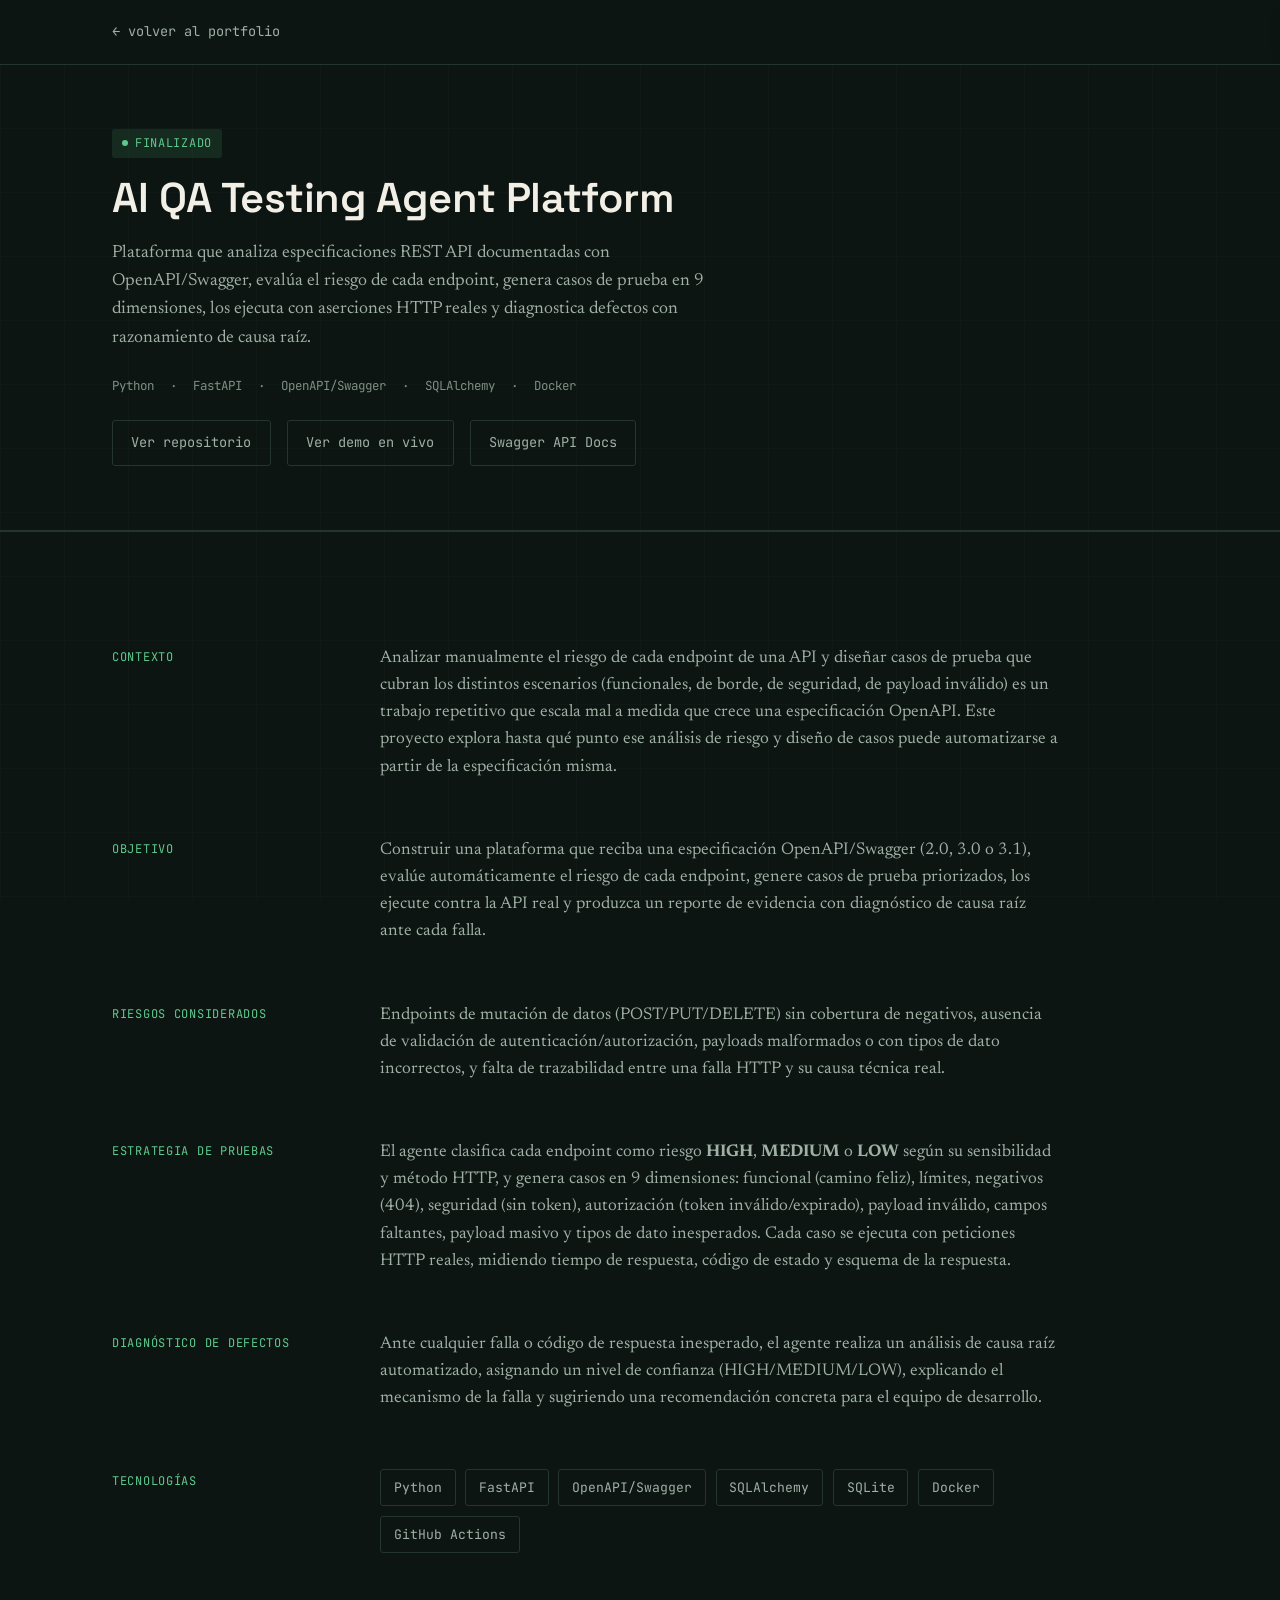
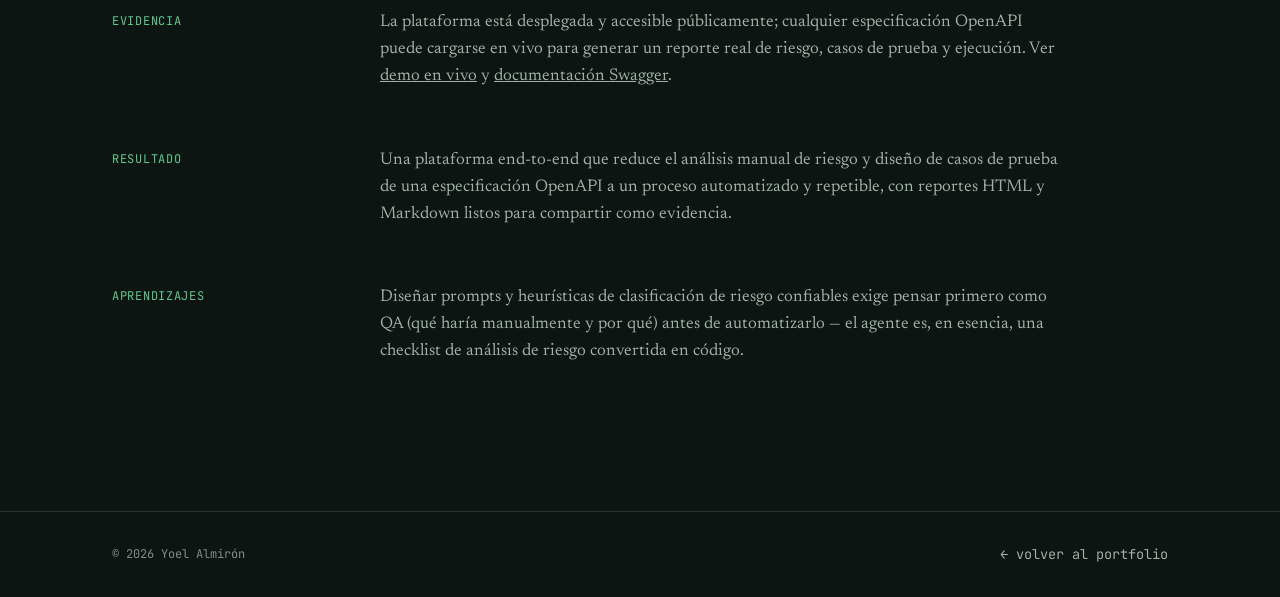
==== projects/ai-qa-testing-agent/index.html @ d826d0e9 "update-description-proje" ====
<!DOCTYPE html>
<html lang="es">
<head>
  <meta charset="UTF-8" />
  <meta name="viewport" content="width=device-width, initial-scale=1.0" />
  <title>AI QA Testing Agent Platform — Yoel Almirón</title>
  <meta
    name="description"
    content="Agente de IA autónomo para testing de APIs REST: análisis de riesgo, generación de casos de prueba y diagnóstico de defectos."
  />
  <link rel="icon" type="image/svg+xml" href="../../assets/favicon.svg" />

  <link rel="preconnect" href="https://fonts.googleapis.com" />
  <link rel="preconnect" href="https://fonts.gstatic.com" crossorigin />
  <link
    href="https://fonts.googleapis.com/css2?family=Space+Grotesk:wght@500;600;700&family=Newsreader:ital,opsz,wght@0,6..72,400;0,6..72,500;1,6..72,400&family=JetBrains+Mono:wght@400;500;600&display=swap"
    rel="stylesheet"
  />

  <link rel="stylesheet" href="../../styles.css" />
</head>
<body>
  <div class="bg-grid" aria-hidden="true"></div>

  <header class="site-nav">
    <nav class="wrap" aria-label="Navegación">
      <a href="../../index.html" class="nav-back">← volver al portfolio</a>
    </nav>
  </header>

  <main>
    <section class="project-hero">
      <div class="wrap">
        <span class="status status-pass">Finalizado</span>
        <h1>AI QA Testing Agent Platform</h1>
        <p class="lead">
          Plataforma que analiza especificaciones REST API documentadas con OpenAPI/Swagger,
          evalúa el riesgo de cada endpoint, genera casos de prueba en 9 dimensiones, los
          ejecuta con aserciones HTTP reales y diagnostica defectos con razonamiento de causa raíz.
        </p>
        <div class="project-meta">
          <span>Python</span>
          <span>·</span>
          <span>FastAPI</span>
          <span>·</span>
          <span>OpenAPI/Swagger</span>
          <span>·</span>
          <span>SQLAlchemy</span>
          <span>·</span>
          <span>Docker</span>
        </div>
        <div class="btn-row" style="margin-top: 1.5rem">
          <a
            href="https://github.com/yoelalmiron1997/ai-qa-testing-agent"
            class="btn btn-ghost"
            target="_blank"
            rel="noopener noreferrer"
            >Ver repositorio</a
          >
          <a
            href="https://ai-qa-testing-agent.onrender.com"
            class="btn btn-ghost"
            target="_blank"
            rel="noopener noreferrer"
            >Ver demo en vivo</a
          >
          <a
            href="https://ai-qa-testing-agent.onrender.com/api/v1/docs"
            class="btn btn-ghost"
            target="_blank"
            rel="noopener noreferrer"
            >Swagger API Docs</a
          >
        </div>
      </div>
    </section>

    <section class="section">
      <div class="wrap">
        <dl class="detail-grid">
          <dt>Contexto</dt>
          <dd>
            Analizar manualmente el riesgo de cada endpoint de una API y diseñar casos de
            prueba que cubran los distintos escenarios (funcionales, de borde, de seguridad,
            de payload inválido) es un trabajo repetitivo que escala mal a medida que crece
            una especificación OpenAPI. Este proyecto explora hasta qué punto ese análisis de
            riesgo y diseño de casos puede automatizarse a partir de la especificación misma.
          </dd>

          <dt>Objetivo</dt>
          <dd>
            Construir una plataforma que reciba una especificación OpenAPI/Swagger (2.0, 3.0
            o 3.1), evalúe automáticamente el riesgo de cada endpoint, genere casos de prueba
            priorizados, los ejecute contra la API real y produzca un reporte de evidencia
            con diagnóstico de causa raíz ante cada falla.
          </dd>

          <dt>Riesgos considerados</dt>
          <dd>
            Endpoints de mutación de datos (POST/PUT/DELETE) sin cobertura de negativos,
            ausencia de validación de autenticación/autorización, payloads malformados o con
            tipos de dato incorrectos, y falta de trazabilidad entre una falla HTTP y su causa
            técnica real.
          </dd>

          <dt>Estrategia de pruebas</dt>
          <dd>
            El agente clasifica cada endpoint como riesgo <b>HIGH</b>, <b>MEDIUM</b> o
            <b>LOW</b> según su sensibilidad y método HTTP, y genera casos en 9 dimensiones:
            funcional (camino feliz), límites, negativos (404), seguridad (sin token),
            autorización (token inválido/expirado), payload inválido, campos faltantes,
            payload masivo y tipos de dato inesperados. Cada caso se ejecuta con peticiones
            HTTP reales, midiendo tiempo de respuesta, código de estado y esquema de la
            respuesta.
          </dd>

          <dt>Diagnóstico de defectos</dt>
          <dd>
            Ante cualquier falla o código de respuesta inesperado, el agente realiza un
            análisis de causa raíz automatizado, asignando un nivel de confianza
            (HIGH/MEDIUM/LOW), explicando el mecanismo de la falla y sugiriendo una
            recomendación concreta para el equipo de desarrollo.
          </dd>

          <dt>Tecnologías</dt>
          <dd>
            <div class="tech-grid">
              <span class="tech-tag">Python</span>
              <span class="tech-tag">FastAPI</span>
              <span class="tech-tag">OpenAPI/Swagger</span>
              <span class="tech-tag">SQLAlchemy</span>
              <span class="tech-tag">SQLite</span>
              <span class="tech-tag">Docker</span>
              <span class="tech-tag">GitHub Actions</span>
            </div>
          </dd>

          <dt>Evidencia</dt>
          <dd>
            La plataforma está desplegada y accesible públicamente; cualquier especificación
            OpenAPI puede cargarse en vivo para generar un reporte real de riesgo, casos de
            prueba y ejecución. Ver
            <a href="https://ai-qa-testing-agent.onrender.com" target="_blank" rel="noopener noreferrer">demo en vivo</a>
            y
            <a href="https://ai-qa-testing-agent.onrender.com/api/v1/docs" target="_blank" rel="noopener noreferrer">documentación Swagger</a>.
          </dd>

          <dt>Resultado</dt>
          <dd>
            Una plataforma end-to-end que reduce el análisis manual de riesgo y diseño de
            casos de prueba de una especificación OpenAPI a un proceso automatizado y
            repetible, con reportes HTML y Markdown listos para compartir como evidencia.
          </dd>

          <dt>Aprendizajes</dt>
          <dd>
            Diseñar prompts y heurísticas de clasificación de riesgo confiables exige pensar
            primero como QA (qué haría manualmente y por qué) antes de automatizarlo — el
            agente es, en esencia, una checklist de análisis de riesgo convertida en código.
          </dd>
        </dl>
      </div>
    </section>
  </main>

  <footer class="site-footer">
    <div class="wrap">
      <span>© <span data-year>2026</span> Yoel Almirón</span>
      <a href="../../index.html" class="nav-back">← volver al portfolio</a>
    </div>
  </footer>

  <script src="../../script.js"></script>
</body>
</html>
---- styles.css ----
/* =========================================================
   portfolio-qa / styles.css
   Design system: terminal / test-report aesthetic
   ========================================================= */

:root {
  /* Color */
  --bg: #0d1512;
  --bg-alt: #0f1a16;
  --surface: #141e1a;
  --surface-raised: #182620;
  --border: #24352d;
  --border-strong: #35493f;
  --text-primary: #f2efe6;
  --text-secondary: #9fb0a5;
  --text-muted: #7c8f83;

  --accent-pass: #5fc98d;
  --accent-pass-dim: rgba(95, 201, 141, 0.12);
  --accent-warn: #dcae67;
  --accent-warn-dim: rgba(220, 174, 103, 0.12);
  --accent-info: #7fa6c9;
  --accent-info-dim: rgba(127, 166, 201, 0.12);

  /* Type */
  --font-display: "Space Grotesk", "Segoe UI", sans-serif;
  --font-body: "Newsreader", Georgia, serif;
  --font-mono: "JetBrains Mono", "Courier New", monospace;

  /* Spacing scale (8px base) */
  --sp-1: 0.5rem;
  --sp-2: 1rem;
  --sp-3: 1.5rem;
  --sp-4: 2rem;
  --sp-5: 3rem;
  --sp-6: 4rem;
  --sp-7: 6rem;
  --sp-8: 8rem;

  --radius-sm: 3px;
  --radius-md: 6px;

  --content-max: 1120px;

  --ease: cubic-bezier(0.2, 0.7, 0.2, 1);
}

/* ---------- Reset ---------- */
*,
*::before,
*::after {
  box-sizing: border-box;
}

html {
  scroll-behavior: smooth;
}

@media (prefers-reduced-motion: reduce) {
  html {
    scroll-behavior: auto;
  }
  *,
  *::before,
  *::after {
    animation-duration: 0.001ms !important;
    animation-iteration-count: 1 !important;
    transition-duration: 0.001ms !important;
    scroll-behavior: auto !important;
  }

  .pipeline-runner {
    display: none;
  }

  .pipeline-node {
    color: var(--accent-pass);
  }
}

body {
  margin: 0;
  background: var(--bg);
  color: var(--text-primary);
  font-family: var(--font-body);
  font-size: 1.0625rem;
  line-height: 1.6;
  -webkit-font-smoothing: antialiased;
}

img {
  max-width: 100%;
  display: block;
}

a {
  color: inherit;
}

/* ---------- Focus states ---------- */
a:focus-visible,
button:focus-visible,
.tab:focus-visible {
  outline: 2px solid var(--accent-pass);
  outline-offset: 3px;
  border-radius: var(--radius-sm);
}

/* ---------- Background texture ---------- */
.bg-grid {
  position: fixed;
  inset: 0;
  z-index: -1;
  background-image:
    linear-gradient(var(--border) 1px, transparent 1px),
    linear-gradient(90deg, var(--border) 1px, transparent 1px);
  background-size: 64px 64px;
  opacity: 0.14;
  pointer-events: none;
}

/* ---------- Layout helpers ---------- */
.wrap {
  max-width: var(--content-max);
  margin-inline: auto;
  padding-inline: var(--sp-4);
}

.section {
  padding-block: var(--sp-7);
  border-top: 1px solid var(--border);
}

.section-head {
  display: flex;
  align-items: baseline;
  justify-content: space-between;
  gap: var(--sp-3);
  margin-bottom: var(--sp-5);
  flex-wrap: wrap;
}

.eyebrow {
  font-family: var(--font-mono);
  font-size: 0.75rem;
  letter-spacing: 0.08em;
  text-transform: uppercase;
  color: var(--accent-pass);
}

.eyebrow::before {
  content: "// ";
  color: var(--text-muted);
}

h1,
h2,
h3,
h4 {
  font-family: var(--font-display);
  font-weight: 600;
  line-height: 1.15;
  margin: 0;
  letter-spacing: -0.01em;
}

h2 {
  font-size: clamp(1.6rem, 2.4vw, 2.1rem);
}

h3 {
  font-size: 1.25rem;
}

p {
  color: var(--text-secondary);
  max-width: 62ch;
}

.section-desc {
  font-size: 1rem;
  color: var(--text-muted);
  margin: 0;
}

/* ---------- Nav ---------- */
.site-nav {
  position: sticky;
  top: 0;
  z-index: 20;
  background: rgba(13, 21, 18, 0.86);
  backdrop-filter: blur(6px);
  border-bottom: 1px solid var(--border);
}

.site-nav .wrap {
  display: flex;
  align-items: center;
  justify-content: space-between;
  height: 64px;
  position: relative;
}

.brand {
  font-family: var(--font-mono);
  font-size: 0.95rem;
  text-decoration: none;
  color: var(--text-primary);
  display: flex;
  align-items: center;
  gap: 0.5rem;
}

.brand .dot {
  width: 8px;
  height: 8px;
  border-radius: 50%;
  background: var(--accent-pass);
  box-shadow: 0 0 0 3px var(--accent-pass-dim);
}

.nav-links {
  display: flex;
  gap: var(--sp-4);
  list-style: none;
  margin: 0;
  padding: 0;
  font-family: var(--font-mono);
  font-size: 0.85rem;
}

.nav-links a {
  text-decoration: none;
  color: var(--text-secondary);
  transition: color 0.15s var(--ease);
}

.nav-links a:hover {
  color: var(--accent-pass);
}

.nav-back {
  font-family: var(--font-mono);
  font-size: 0.85rem;
  text-decoration: none;
  color: var(--text-secondary);
  display: inline-flex;
  align-items: center;
  gap: 0.4rem;
  transition: color 0.15s var(--ease);
}

.nav-back:hover {
  color: var(--accent-pass);
}

.nav-toggle {
  display: none;
  background: transparent;
  border: 1px solid var(--border-strong);
  color: var(--text-primary);
  font-family: var(--font-mono);
  font-size: 0.8rem;
  padding: 0.5rem 0.75rem;
  border-radius: var(--radius-sm);
  cursor: pointer;
}

/* ---------- Buttons ---------- */
.btn {
  display: inline-flex;
  align-items: center;
  gap: 0.5rem;
  font-family: var(--font-mono);
  font-size: 0.85rem;
  text-decoration: none;
  padding: 0.7rem 1.15rem;
  border-radius: var(--radius-sm);
  border: 1px solid var(--border-strong);
  color: var(--text-primary);
  transition: border-color 0.15s var(--ease), background 0.15s var(--ease), transform 0.1s var(--ease);
  background: transparent;
  cursor: pointer;
}

.btn:hover {
  border-color: var(--accent-pass);
  transform: translateY(-1px);
}

.btn-primary {
  background: var(--accent-pass);
  border-color: var(--accent-pass);
  color: #0b1410;
  font-weight: 600;
}

.btn-primary:hover {
  background: #70d69a;
  border-color: #70d69a;
}

.btn-ghost {
  border-color: var(--border);
  color: var(--text-secondary);
}

.btn-ghost:hover {
  color: var(--text-primary);
}

.btn-row {
  display: flex;
  flex-wrap: wrap;
  gap: var(--sp-2);
}

/* ---------- Status badges ---------- */
.status {
  font-family: var(--font-mono);
  font-size: 0.75rem;
  text-transform: uppercase;
  letter-spacing: 0.06em;
  display: inline-flex;
  align-items: center;
  gap: 0.45rem;
  padding: 0.3rem 0.6rem;
  border-radius: var(--radius-sm);
  white-space: nowrap;
}

.status::before {
  content: "";
  width: 6px;
  height: 6px;
  border-radius: 50%;
}

.status-pass {
  color: var(--accent-pass);
  background: var(--accent-pass-dim);
}
.status-pass::before {
  background: var(--accent-pass);
}

.status-progress {
  color: var(--accent-warn);
  background: var(--accent-warn-dim);
}
.status-progress::before {
  background: var(--accent-warn);
}

.status-info {
  color: var(--accent-info);
  background: var(--accent-info-dim);
}
.status-info::before {
  background: var(--accent-info);
}

/* ---------- Hero ---------- */
.hero {
  padding-top: var(--sp-7);
  padding-bottom: var(--sp-7);
}

.hero .wrap {
  display: grid;
  grid-template-columns: 1.1fr 0.9fr;
  gap: var(--sp-6);
  align-items: center;
}

.hero-kicker {
  font-family: var(--font-mono);
  font-size: 0.85rem;
  color: var(--text-muted);
  margin-bottom: var(--sp-2);
}

.hero-kicker strong {
  color: var(--text-primary);
  font-weight: 600;
}

.hero h1 {
  font-size: clamp(2.1rem, 4.2vw, 3.4rem);
  margin-bottom: var(--sp-3);
}

.lead {
  font-size: 1.1rem;
}

.hero p.lead {
  font-size: 1.15rem;
  margin-bottom: var(--sp-4);
}

/* terminal panel */
.terminal {
  background: var(--surface);
  border: 1px solid var(--border-strong);
  border-radius: var(--radius-md);
  overflow: hidden;
  box-shadow: 0 20px 60px -30px rgba(0, 0, 0, 0.6);
  transition: box-shadow 0.4s var(--ease), border-color 0.4s var(--ease);
}

.terminal.is-running {
  border-color: var(--accent-pass);
  box-shadow: 0 20px 60px -30px rgba(0, 0, 0, 0.6), 0 0 0 1px var(--accent-pass-dim),
    0 0 24px -4px var(--accent-pass-dim);
}

.terminal-bar {
  display: flex;
  align-items: center;
  gap: 0.5rem;
  padding: 0.65rem 0.9rem;
  background: var(--surface-raised);
  border-bottom: 1px solid var(--border);
  font-family: var(--font-mono);
  font-size: 0.75rem;
  color: var(--text-muted);
}

.terminal-bar .tdot {
  width: 9px;
  height: 9px;
  border-radius: 50%;
  background: var(--border-strong);
}

.terminal-body {
  font-family: var(--font-mono);
  font-size: 0.82rem;
  padding: var(--sp-3);
  color: var(--text-secondary);
  line-height: 1.75;
}

.terminal-body .prompt {
  color: var(--accent-info);
}

.terminal-body .cmd {
  color: var(--text-primary);
}

.term-cmd-line {
  display: flex;
  align-items: center;
  gap: 0.3rem;
}

.terminal-line {
  display: flex;
  justify-content: space-between;
  gap: var(--sp-2);
}

.terminal-line .name {
  color: var(--text-secondary);
}

.test-status {
  font-weight: 600;
  color: var(--text-muted);
  transition: color 0.2s var(--ease);
}

.test-status.is-running {
  color: var(--accent-warn);
  animation: pulse-status 0.9s ease-in-out infinite;
}

.test-status.is-pass {
  color: var(--accent-pass);
  animation: none;
}

@keyframes pulse-status {
  0%,
  100% {
    opacity: 1;
  }
  50% {
    opacity: 0.35;
  }
}

.terminal-summary {
  margin-top: var(--sp-2);
  padding-top: var(--sp-2);
  border-top: 1px dashed var(--border);
  color: var(--text-muted);
}

.terminal-summary.is-done {
  animation: summary-flash 0.7s ease;
}

@keyframes summary-flash {
  0% {
    color: var(--text-muted);
  }
  35% {
    color: var(--accent-pass);
  }
  100% {
    color: var(--text-muted);
  }
}

.terminal-summary .ok {
  color: var(--accent-pass);
}

.blink {
  display: inline-block;
  width: 7px;
  height: 1.1em;
  background: var(--accent-pass);
  vertical-align: text-bottom;
  animation: blink 1.1s step-end infinite;
}

@keyframes blink {
  50% {
    opacity: 0;
  }
}

.illustrative-tag {
  margin-top: var(--sp-2);
  font-family: var(--font-mono);
  font-size: 0.68rem;
  color: var(--text-muted);
  letter-spacing: 0.04em;
}

/* ---------- Pipeline strip (automation motif) ---------- */
.pipeline {
  display: flex;
  align-items: center;
  gap: var(--sp-3);
  padding: 0.7rem 0.9rem;
  border-top: 1px solid var(--border);
  background: var(--surface-raised);
  font-family: var(--font-mono);
  font-size: 0.68rem;
}

.pipeline-label {
  color: var(--text-muted);
  text-transform: uppercase;
  letter-spacing: 0.06em;
  white-space: nowrap;
}

.pipeline-track {
  position: relative;
  flex: 1;
  display: flex;
  justify-content: space-between;
  align-items: center;
  height: 1.4em;
}

.pipeline-track::before {
  content: "";
  position: absolute;
  top: 50%;
  left: 0;
  right: 0;
  height: 1px;
  background: var(--border-strong);
  transform: translateY(-50%);
}

.pipeline-node {
  position: relative;
  z-index: 1;
  background: var(--surface-raised);
  padding-inline: 0.4rem;
  color: var(--text-muted);
  animation: node-flash 4s linear infinite;
}

.pipeline-runner {
  position: absolute;
  top: 50%;
  left: 0;
  width: 6px;
  height: 6px;
  border-radius: 50%;
  background: var(--accent-pass);
  box-shadow: 0 0 8px 2px var(--accent-pass-dim);
  transform: translate(-50%, -50%);
  animation: run-pipeline 4s linear infinite;
}

@keyframes run-pipeline {
  0% {
    left: 0%;
    opacity: 0;
  }
  4% {
    opacity: 1;
  }
  96% {
    opacity: 1;
  }
  100% {
    left: 100%;
    opacity: 0;
  }
}

@keyframes node-flash {
  0%,
  40%,
  60%,
  100% {
    color: var(--text-muted);
  }
  50% {
    color: var(--accent-pass);
  }
}

/* ---------- About ---------- */
.about-grid {
  display: grid;
  grid-template-columns: 200px 1fr;
  gap: var(--sp-5);
}

.about-grid .label-col {
  font-family: var(--font-mono);
  font-size: 0.75rem;
  color: var(--text-muted);
  text-transform: uppercase;
  letter-spacing: 0.06em;
  border-left: 2px solid var(--accent-pass);
  padding-left: var(--sp-2);
  height: fit-content;
}

.about-grid p {
  max-width: 68ch;
  font-size: 1.05rem;
}

.about-grid p + p {
  margin-top: var(--sp-2);
}

/* ---------- Tech grid ---------- */
.tech-grid {
  display: flex;
  flex-wrap: wrap;
  gap: 0.6rem;
}

.tech-tag {
  font-family: var(--font-mono);
  font-size: 0.82rem;
  color: var(--text-secondary);
  border: 1px solid var(--border);
  padding: 0.45rem 0.8rem;
  border-radius: var(--radius-sm);
  transition: border-color 0.15s var(--ease), color 0.15s var(--ease);
}

.tech-tag:hover {
  border-color: var(--accent-pass);
  color: var(--accent-pass);
}

/* ---------- Projects ---------- */
.project-list {
  display: grid;
  grid-template-columns: 1fr;
  gap: var(--sp-3);
}

.project-card {
  border: 1px solid var(--border);
  border-radius: var(--radius-md);
  padding: var(--sp-4);
  display: grid;
  grid-template-columns: 1fr auto;
  gap: var(--sp-3);
  align-items: start;
  transition: border-color 0.15s var(--ease), background 0.15s var(--ease);
  background: var(--bg);
}

.project-card:hover {
  border-color: var(--border-strong);
  background: var(--surface);
}

.project-card.featured {
  grid-template-columns: 1fr;
  padding: var(--sp-5);
  background: var(--surface);
  border-color: var(--border-strong);
}

.project-card.featured .project-head {
  display: flex;
  justify-content: space-between;
  align-items: center;
  gap: var(--sp-3);
  flex-wrap: wrap;
}

.project-index {
  font-family: var(--font-mono);
  font-size: 0.72rem;
  color: var(--text-muted);
  display: block;
  margin-bottom: 0.35rem;
}

.project-card h3 {
  margin-bottom: 0.4rem;
}

.project-card.featured h3 {
  font-size: 1.6rem;
}

.project-desc {
  font-size: 0.98rem;
  margin-bottom: var(--sp-2);
}

.project-tech {
  display: flex;
  flex-wrap: wrap;
  gap: 0.4rem;
  margin-bottom: var(--sp-2);
}

.project-tech span {
  font-family: var(--font-mono);
  font-size: 0.7rem;
  color: var(--text-muted);
  border: 1px solid var(--border);
  padding: 0.2rem 0.5rem;
  border-radius: var(--radius-sm);
}

.project-links {
  display: flex;
  flex-wrap: wrap;
  gap: 0.5rem;
  font-family: var(--font-mono);
  font-size: 0.78rem;
}

.project-links a {
  text-decoration: none;
  color: var(--accent-info);
  border-bottom: 1px solid transparent;
  transition: border-color 0.15s var(--ease);
}

.project-links a:hover {
  border-color: var(--accent-info);
}

.project-links .disabled {
  color: var(--text-muted);
  cursor: default;
}

.project-status-col {
  display: flex;
  flex-direction: column;
  align-items: flex-end;
  gap: var(--sp-2);
}

/* ---------- Education ---------- */
.edu-list {
  display: flex;
  flex-direction: column;
  gap: var(--sp-3);
}

.edu-block {
  display: grid;
  grid-template-columns: 1fr auto;
  gap: var(--sp-4);
  align-items: center;
  border: 1px solid var(--border);
  border-radius: var(--radius-md);
  padding: var(--sp-4);
}

.edu-block-single {
  grid-template-columns: 1fr;
}

.edu-source {
  font-family: var(--font-mono);
  font-size: 0.75rem;
  color: var(--text-muted);
  text-transform: uppercase;
  letter-spacing: 0.06em;
  margin-bottom: 0.3rem;
}

/* ---------- Contact ---------- */
.contact {
  text-align: left;
}

.contact h2 {
  font-size: clamp(1.7rem, 3vw, 2.4rem);
  margin-bottom: var(--sp-3);
  max-width: 20ch;
}

.contact-links {
  display: flex;
  flex-wrap: wrap;
  gap: var(--sp-3);
  font-family: var(--font-mono);
  font-size: 0.9rem;
}

.contact-links a {
  text-decoration: none;
  color: var(--text-primary);
  border-bottom: 1px solid var(--border-strong);
  padding-bottom: 2px;
  transition: color 0.15s var(--ease), border-color 0.15s var(--ease);
}

.contact-links a:hover {
  color: var(--accent-pass);
  border-color: var(--accent-pass);
}

/* ---------- Footer ---------- */
.site-footer {
  border-top: 1px solid var(--border);
  padding-block: var(--sp-4);
}

.site-footer .wrap {
  display: flex;
  justify-content: space-between;
  align-items: center;
  flex-wrap: wrap;
  gap: var(--sp-2);
  font-family: var(--font-mono);
  font-size: 0.75rem;
  color: var(--text-muted);
}

/* ---------- Reveal on scroll ---------- */
.reveal {
  opacity: 0;
  transform: translateY(14px);
  transition: opacity 0.5s var(--ease), transform 0.5s var(--ease);
}

.reveal.is-visible {
  opacity: 1;
  transform: translateY(0);
}

@media (prefers-reduced-motion: reduce) {
  .reveal {
    opacity: 1;
    transform: none;
  }
}

/* ---------- Internal project page ---------- */
.project-hero {
  padding-top: var(--sp-6);
  padding-bottom: var(--sp-6);
  border-bottom: 1px solid var(--border);
}

.project-hero .status {
  margin-bottom: var(--sp-2);
}

.project-hero h1 {
  font-size: clamp(1.8rem, 3.6vw, 2.6rem);
  margin-bottom: var(--sp-2);
}

.project-hero .lead {
  margin-bottom: 0;
}

.project-meta {
  display: flex;
  flex-wrap: wrap;
  gap: var(--sp-2);
  font-family: var(--font-mono);
  font-size: 0.78rem;
  color: var(--text-muted);
  margin-top: var(--sp-3);
}

.detail-grid {
  display: grid;
  grid-template-columns: 220px 1fr;
  gap: var(--sp-3) var(--sp-5);
}

.detail-grid dt {
  font-family: var(--font-mono);
  font-size: 0.75rem;
  text-transform: uppercase;
  letter-spacing: 0.06em;
  color: var(--accent-pass);
  padding-top: 0.2rem;
}

.detail-grid dd {
  margin: 0 0 var(--sp-4) 0;
  color: var(--text-secondary);
  max-width: 68ch;
}

.detail-grid dd.placeholder {
  color: var(--text-muted);
  font-style: italic;
}

.evidence-block {
  border: 1px dashed var(--border-strong);
  border-radius: var(--radius-md);
  padding: var(--sp-3);
  font-family: var(--font-mono);
  font-size: 0.8rem;
  color: var(--text-muted);
  text-align: center;
}

/* ---------- Responsive ---------- */
@media (max-width: 1080px) {
  .hero .wrap {
    grid-template-columns: 1fr;
  }
  .about-grid,
  .detail-grid {
    grid-template-columns: 1fr;
  }
  .about-grid .label-col,
  .detail-grid dt {
    border-left: none;
    padding-left: 0;
  }
}

@media (max-width: 720px) {
  .section {
    padding-block: var(--sp-5);
  }

  .nav-links {
    position: absolute;
    top: 64px;
    left: 0;
    right: 0;
    flex-direction: column;
    background: var(--bg);
    border-bottom: 1px solid var(--border);
    padding: var(--sp-3) var(--sp-4);
    gap: var(--sp-2);
    display: none;
  }

  .nav-links.is-open {
    display: flex;
  }

  .nav-toggle {
    display: inline-block;
  }

  .project-card {
    grid-template-columns: 1fr;
  }

  .project-status-col {
    flex-direction: row;
    align-items: center;
    justify-content: space-between;
  }

  .project-card.featured .project-head {
    flex-direction: column;
    align-items: flex-start;
  }

  .edu-block {
    grid-template-columns: 1fr;
  }

  .btn-row {
    flex-direction: column;
    align-items: stretch;
  }

  .btn {
    justify-content: center;
  }

  .contact-links {
    flex-direction: column;
    gap: var(--sp-2);
  }

  .pipeline {
    gap: var(--sp-2);
    font-size: 0.62rem;
    padding: 0.6rem 0.7rem;
  }

  .pipeline-label {
    display: none;
  }
}
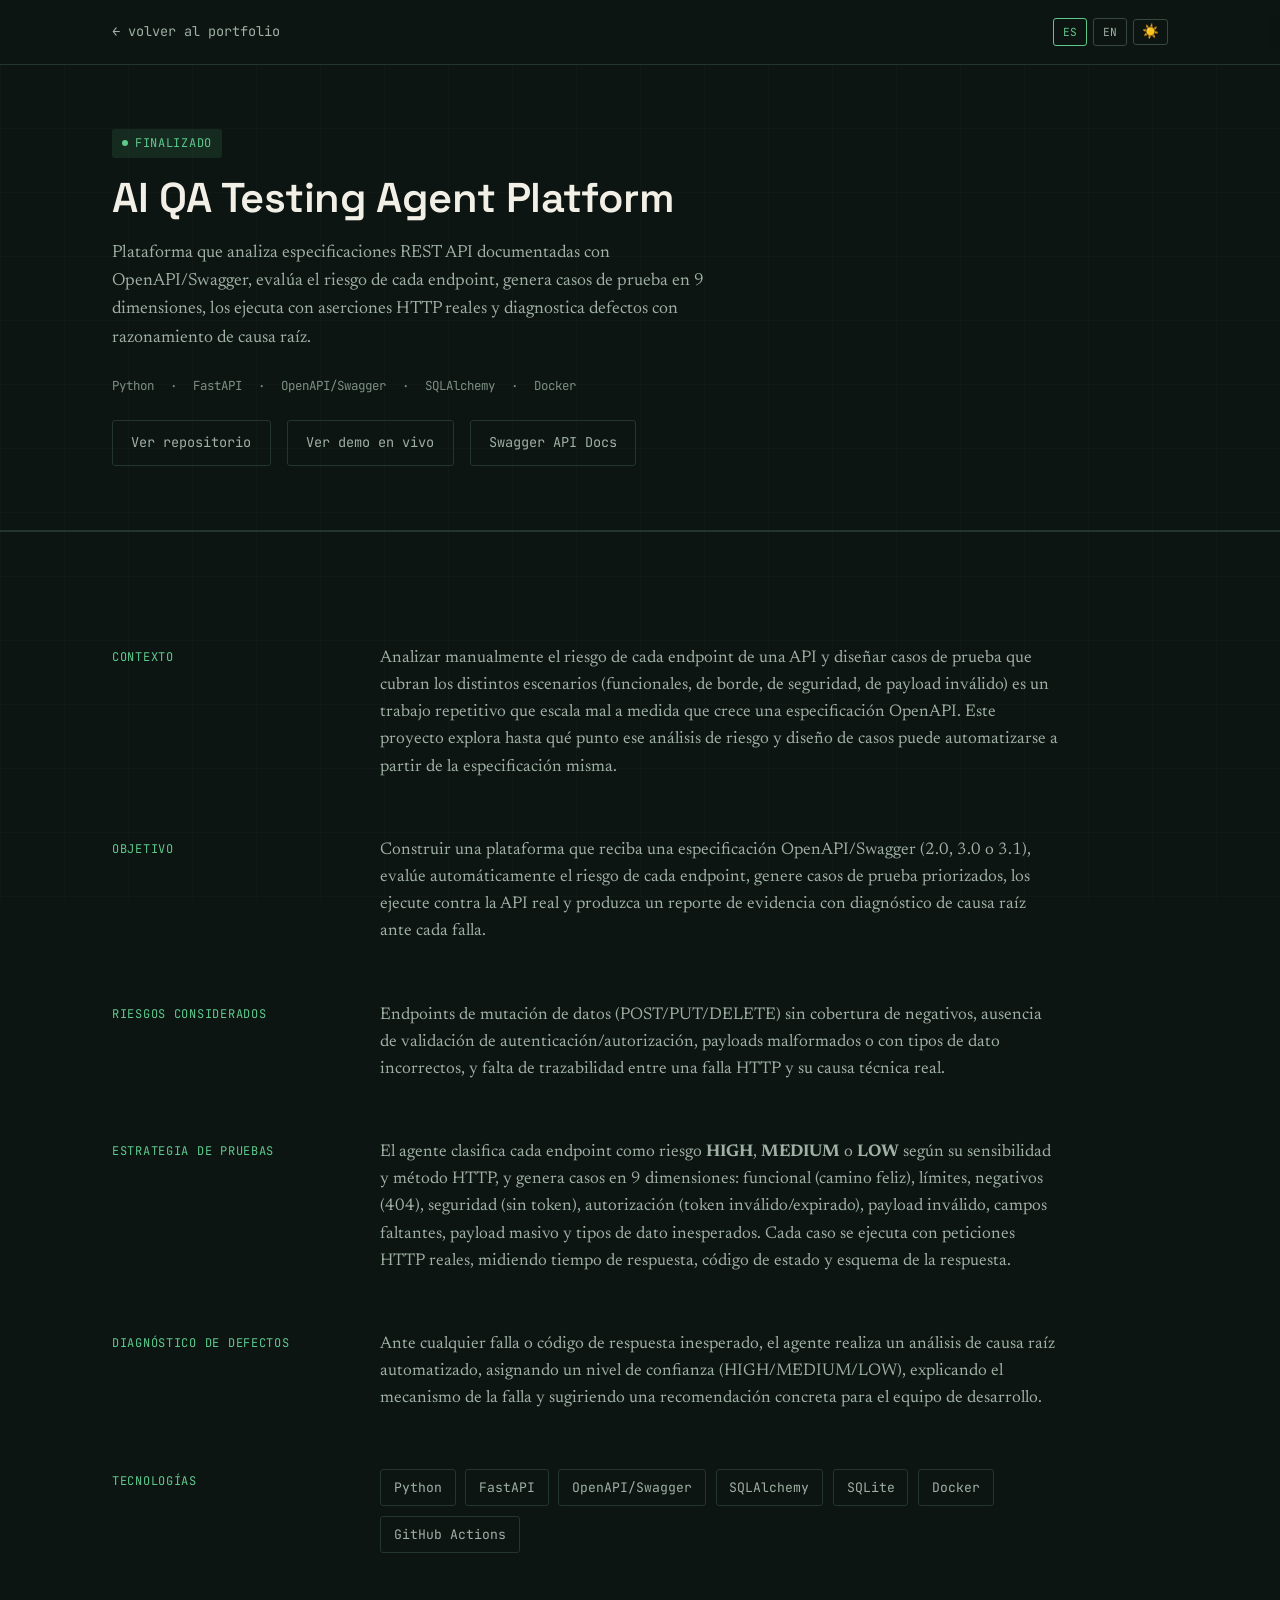
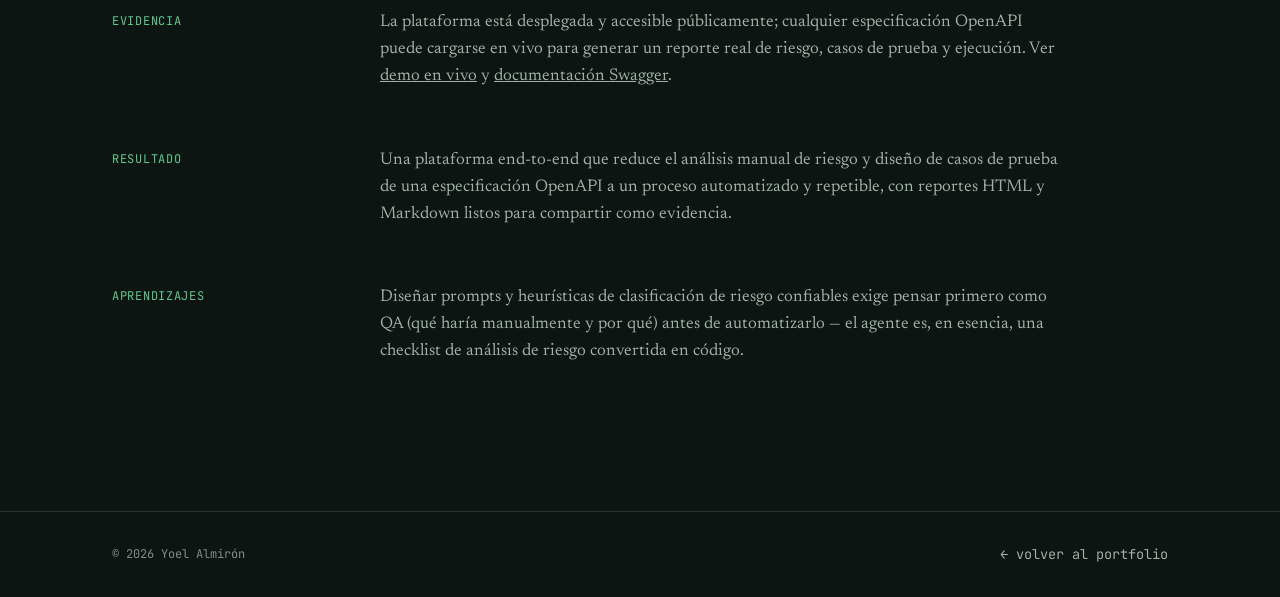
==== commit ac346480: "update-description-and-add-lang-esp-eng" ====
--- a/projects/ai-qa-testing-agent/index.html
+++ b/projects/ai-qa-testing-agent/index.html
@@ -3,9 +3,11 @@
 <head>
   <meta charset="UTF-8" />
   <meta name="viewport" content="width=device-width, initial-scale=1.0" />
-  <title>AI QA Testing Agent Platform — Yoel Almirón</title>
+  <title data-i18n="aiqa.meta.title">AI QA Testing Agent Platform — Yoel Almirón</title>
   <meta
+    id="meta-description"
     name="description"
+    data-i18n-attr="content:aiqa.meta.description"
     content="Agente de IA autónomo para testing de APIs REST: análisis de riesgo, generación de casos de prueba y diagnóstico de defectos."
   />
   <link rel="icon" type="image/svg+xml" href="../../assets/favicon.svg" />
@@ -18,22 +20,35 @@
   />
 
   <link rel="stylesheet" href="../../styles.css" />
+  <script>
+    (function () {
+      try {
+        var t = localStorage.getItem("portfolio_theme");
+        if (t === "light") document.documentElement.setAttribute("data-theme", "light");
+      } catch (e) {}
+    })();
+  </script>
 </head>
 <body>
   <div class="bg-grid" aria-hidden="true"></div>
 
   <header class="site-nav">
     <nav class="wrap" aria-label="Navegación">
-      <a href="../../index.html" class="nav-back">← volver al portfolio</a>
+      <a href="../../index.html" class="nav-back" data-i18n="nav.back">← volver al portfolio</a>
+      <div class="nav-controls">
+        <button class="lang-toggle" type="button" data-lang="es">ES</button>
+        <button class="lang-toggle" type="button" data-lang="en">EN</button>
+        <button class="theme-toggle" type="button" data-theme-toggle aria-label="Cambiar tema">☀️</button>
+      </div>
     </nav>
   </header>
 
   <main>
     <section class="project-hero">
       <div class="wrap">
-        <span class="status status-pass">Finalizado</span>
+        <span class="status status-pass" data-i18n="project.status.done">Finalizado</span>
         <h1>AI QA Testing Agent Platform</h1>
-        <p class="lead">
+        <p class="lead" data-i18n="aiqa.hero.lead">
           Plataforma que analiza especificaciones REST API documentadas con OpenAPI/Swagger,
           evalúa el riesgo de cada endpoint, genera casos de prueba en 9 dimensiones, los
           ejecuta con aserciones HTTP reales y diagnostica defectos con razonamiento de causa raíz.
@@ -55,6 +70,7 @@
             class="btn btn-ghost"
             target="_blank"
             rel="noopener noreferrer"
+            data-i18n="detail.viewRepo"
             >Ver repositorio</a
           >
           <a
@@ -62,6 +78,7 @@
             class="btn btn-ghost"
             target="_blank"
             rel="noopener noreferrer"
+            data-i18n="detail.viewLiveDemo"
             >Ver demo en vivo</a
           >
           <a
@@ -78,8 +95,8 @@
     <section class="section">
       <div class="wrap">
         <dl class="detail-grid">
-          <dt>Contexto</dt>
-          <dd>
+          <dt data-i18n="detail.context">Contexto</dt>
+          <dd data-i18n="aiqa.detail.context">
             Analizar manualmente el riesgo de cada endpoint de una API y diseñar casos de
             prueba que cubran los distintos escenarios (funcionales, de borde, de seguridad,
             de payload inválido) es un trabajo repetitivo que escala mal a medida que crece
@@ -87,24 +104,24 @@
             riesgo y diseño de casos puede automatizarse a partir de la especificación misma.
           </dd>
 
-          <dt>Objetivo</dt>
-          <dd>
+          <dt data-i18n="detail.objective">Objetivo</dt>
+          <dd data-i18n="aiqa.detail.objective">
             Construir una plataforma que reciba una especificación OpenAPI/Swagger (2.0, 3.0
             o 3.1), evalúe automáticamente el riesgo de cada endpoint, genere casos de prueba
             priorizados, los ejecute contra la API real y produzca un reporte de evidencia
             con diagnóstico de causa raíz ante cada falla.
           </dd>
 
-          <dt>Riesgos considerados</dt>
-          <dd>
+          <dt data-i18n="detail.risks">Riesgos considerados</dt>
+          <dd data-i18n="aiqa.detail.risks">
             Endpoints de mutación de datos (POST/PUT/DELETE) sin cobertura de negativos,
             ausencia de validación de autenticación/autorización, payloads malformados o con
             tipos de dato incorrectos, y falta de trazabilidad entre una falla HTTP y su causa
             técnica real.
           </dd>
 
-          <dt>Estrategia de pruebas</dt>
-          <dd>
+          <dt data-i18n="detail.strategy">Estrategia de pruebas</dt>
+          <dd data-i18n-html="aiqa.detail.strategy">
             El agente clasifica cada endpoint como riesgo <b>HIGH</b>, <b>MEDIUM</b> o
             <b>LOW</b> según su sensibilidad y método HTTP, y genera casos en 9 dimensiones:
             funcional (camino feliz), límites, negativos (404), seguridad (sin token),
@@ -114,15 +131,15 @@
             respuesta.
           </dd>
 
-          <dt>Diagnóstico de defectos</dt>
-          <dd>
+          <dt data-i18n="aiqa.detail.diagnosisTitle">Diagnóstico de defectos</dt>
+          <dd data-i18n="aiqa.detail.diagnosis">
             Ante cualquier falla o código de respuesta inesperado, el agente realiza un
             análisis de causa raíz automatizado, asignando un nivel de confianza
             (HIGH/MEDIUM/LOW), explicando el mecanismo de la falla y sugiriendo una
             recomendación concreta para el equipo de desarrollo.
           </dd>
 
-          <dt>Tecnologías</dt>
+          <dt data-i18n="detail.technologies">Tecnologías</dt>
           <dd>
             <div class="tech-grid">
               <span class="tech-tag">Python</span>
@@ -135,8 +152,8 @@
             </div>
           </dd>
 
-          <dt>Evidencia</dt>
-          <dd>
+          <dt data-i18n="detail.evidence">Evidencia</dt>
+          <dd data-i18n-html="aiqa.detail.evidence">
             La plataforma está desplegada y accesible públicamente; cualquier especificación
             OpenAPI puede cargarse en vivo para generar un reporte real de riesgo, casos de
             prueba y ejecución. Ver
@@ -145,15 +162,15 @@
             <a href="https://ai-qa-testing-agent.onrender.com/api/v1/docs" target="_blank" rel="noopener noreferrer">documentación Swagger</a>.
           </dd>
 
-          <dt>Resultado</dt>
-          <dd>
+          <dt data-i18n="detail.result">Resultado</dt>
+          <dd data-i18n="aiqa.detail.result">
             Una plataforma end-to-end que reduce el análisis manual de riesgo y diseño de
             casos de prueba de una especificación OpenAPI a un proceso automatizado y
             repetible, con reportes HTML y Markdown listos para compartir como evidencia.
           </dd>
 
-          <dt>Aprendizajes</dt>
-          <dd>
+          <dt data-i18n="detail.learnings">Aprendizajes</dt>
+          <dd data-i18n="aiqa.detail.learnings">
             Diseñar prompts y heurísticas de clasificación de riesgo confiables exige pensar
             primero como QA (qué haría manualmente y por qué) antes de automatizarlo — el
             agente es, en esencia, una checklist de análisis de riesgo convertida en código.
@@ -166,10 +183,13 @@
   <footer class="site-footer">
     <div class="wrap">
       <span>© <span data-year>2026</span> Yoel Almirón</span>
-      <a href="../../index.html" class="nav-back">← volver al portfolio</a>
+      <a href="../../index.html" class="nav-back" data-i18n="nav.back">← volver al portfolio</a>
     </div>
   </footer>
 
+  <script src="../../assets/theme.js"></script>
+  <script src="../../assets/i18n/dictionary.js"></script>
+  <script src="../../assets/i18n/i18n.js"></script>
   <script src="../../script.js"></script>
 </body>
 </html>
--- a/styles.css
+++ b/styles.css
@@ -17,10 +17,13 @@
 
   --accent-pass: #5fc98d;
   --accent-pass-dim: rgba(95, 201, 141, 0.12);
+  --accent-pass-hover: #70d69a;
   --accent-warn: #dcae67;
   --accent-warn-dim: rgba(220, 174, 103, 0.12);
   --accent-info: #7fa6c9;
   --accent-info-dim: rgba(127, 166, 201, 0.12);
+
+  --nav-bg: rgba(13, 21, 18, 0.86);
 
   /* Type */
   --font-display: "Space Grotesk", "Segoe UI", sans-serif;
@@ -43,6 +46,33 @@
   --content-max: 1120px;
 
   --ease: cubic-bezier(0.2, 0.7, 0.2, 1);
+}
+
+/* ---------- Tema claro ---------- */
+:root[data-theme="light"] {
+  --bg: #f4f6f4;
+  --bg-alt: #eceef0;
+  --surface: #ffffff;
+  --surface-raised: #ffffff;
+  --border: #d7ddd8;
+  --border-strong: #b9c1ba;
+  --text-primary: #14201a;
+  --text-secondary: #3f4c45;
+  --text-muted: #647069;
+
+  --accent-pass: #1f8a53;
+  --accent-pass-dim: rgba(31, 138, 83, 0.12);
+  --accent-pass-hover: #17703f;
+  --accent-warn: #9a670f;
+  --accent-warn-dim: rgba(154, 103, 15, 0.12);
+  --accent-info: #2c6690;
+  --accent-info-dim: rgba(44, 102, 144, 0.12);
+
+  --nav-bg: rgba(255, 255, 255, 0.86);
+}
+
+:root[data-theme="light"] .btn-primary {
+  color: #f4f6f4;
 }
 
 /* ---------- Reset ---------- */
@@ -188,7 +218,7 @@
   position: sticky;
   top: 0;
   z-index: 20;
-  background: rgba(13, 21, 18, 0.86);
+  background: var(--nav-bg);
   backdrop-filter: blur(6px);
   border-bottom: 1px solid var(--border);
 }
@@ -252,6 +282,48 @@
 
 .nav-back:hover {
   color: var(--accent-pass);
+}
+
+.nav-controls {
+  display: flex;
+  align-items: center;
+  gap: 0.4rem;
+}
+
+.nav-right {
+  display: flex;
+  align-items: center;
+  gap: var(--sp-3);
+}
+
+.lang-toggle,
+.theme-toggle {
+  background: transparent;
+  border: 1px solid var(--border-strong);
+  color: var(--text-secondary);
+  font-family: var(--font-mono);
+  font-size: 0.7rem;
+  padding: 0.35rem 0.55rem;
+  border-radius: var(--radius-sm);
+  cursor: pointer;
+  transition: color 0.15s var(--ease), border-color 0.15s var(--ease);
+}
+
+.lang-toggle:hover,
+.theme-toggle:hover {
+  color: var(--accent-pass);
+  border-color: var(--accent-pass);
+}
+
+.lang-toggle.is-active {
+  color: var(--accent-pass);
+  border-color: var(--accent-pass);
+}
+
+.theme-toggle {
+  font-size: 0.85rem;
+  line-height: 1;
+  padding: 0.3rem 0.5rem;
 }
 
 .nav-toggle {
@@ -296,8 +368,8 @@
 }
 
 .btn-primary:hover {
-  background: #70d69a;
-  border-color: #70d69a;
+  background: var(--accent-pass-hover);
+  border-color: var(--accent-pass-hover);
 }
 
 .btn-ghost {
@@ -994,6 +1066,24 @@
     display: inline-block;
   }
 
+  .brand {
+    font-size: 0.78rem;
+  }
+
+  .nav-right {
+    gap: 0.5rem;
+  }
+
+  .nav-controls {
+    gap: 0.25rem;
+  }
+
+  .lang-toggle,
+  .theme-toggle {
+    padding: 0.3rem 0.4rem;
+    font-size: 0.65rem;
+  }
+
   .project-card {
     grid-template-columns: 1fr;
   }
@@ -1036,4 +1126,13 @@
   .pipeline-label {
     display: none;
   }
-}
+
+  .terminal-body {
+    font-size: 0.7rem;
+    padding: var(--sp-2);
+  }
+
+  .terminal-line {
+    gap: 0.4rem;
+  }
+}
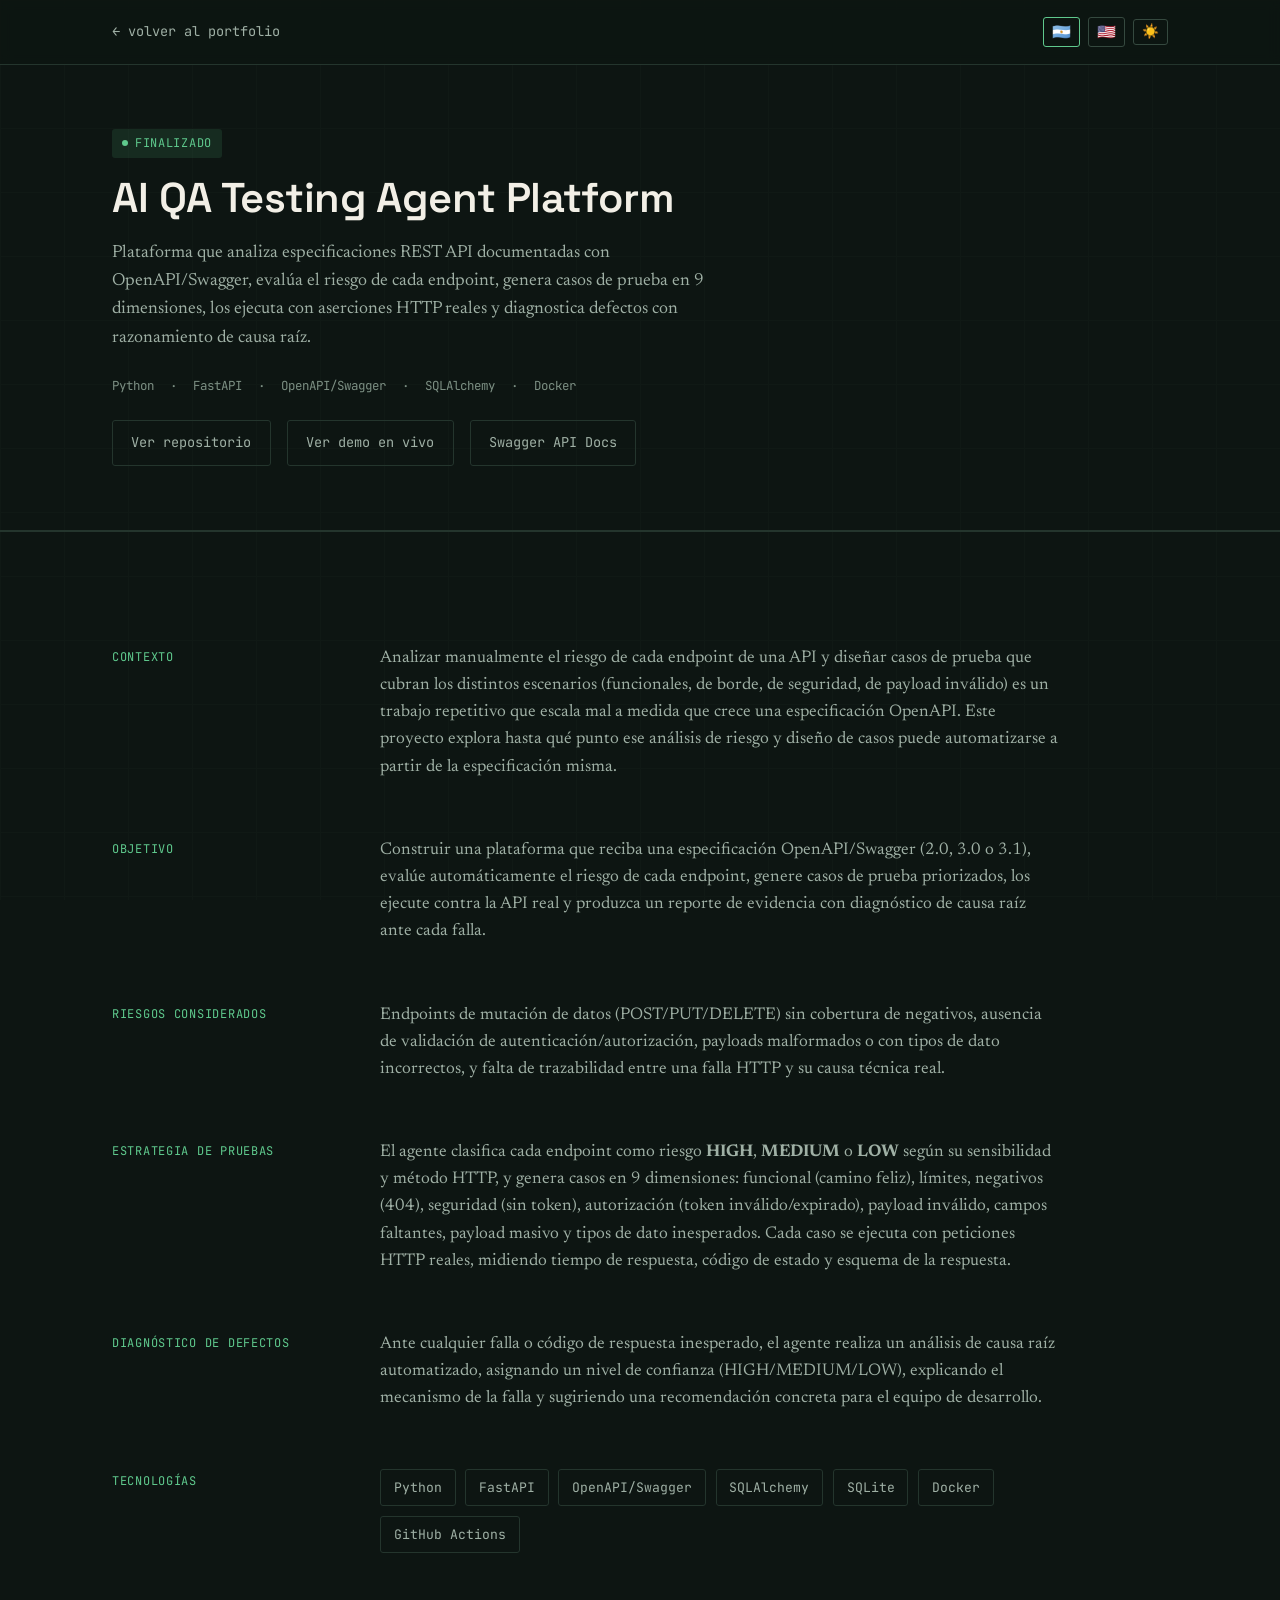
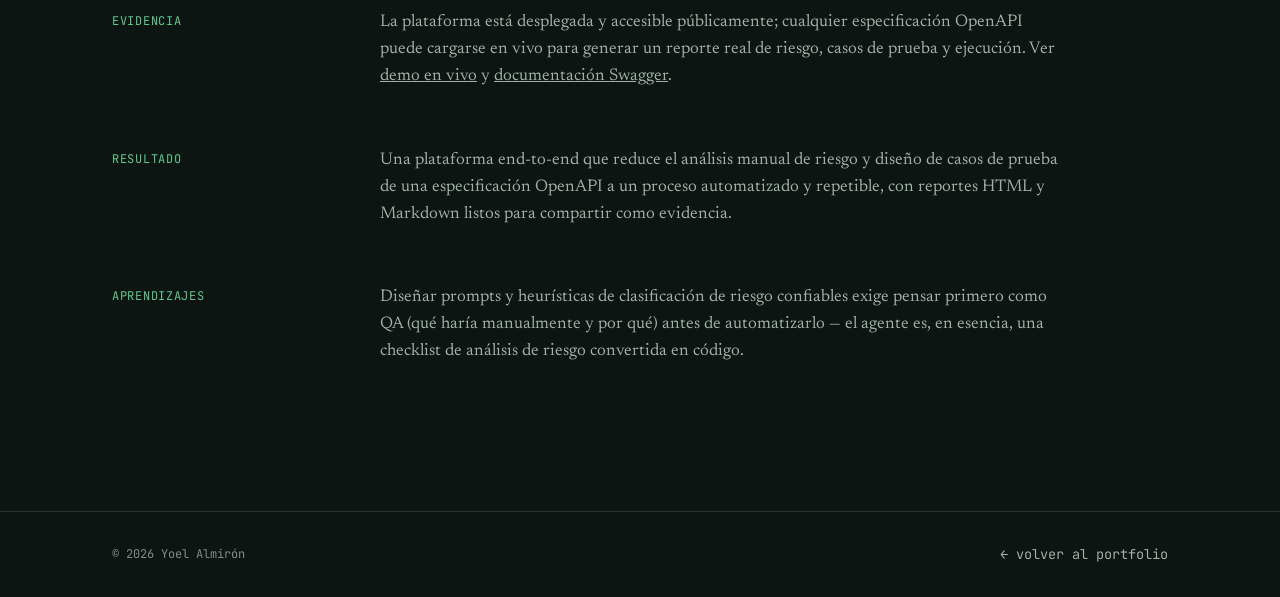
==== commit c6bc3137: "bugfix-to-change-language" ====
--- a/projects/ai-qa-testing-agent/index.html
+++ b/projects/ai-qa-testing-agent/index.html
@@ -36,8 +36,8 @@
     <nav class="wrap" aria-label="Navegación">
       <a href="../../index.html" class="nav-back" data-i18n="nav.back">← volver al portfolio</a>
       <div class="nav-controls">
-        <button class="lang-toggle" type="button" data-lang="es">ES</button>
-        <button class="lang-toggle" type="button" data-lang="en">EN</button>
+        <button class="lang-toggle" type="button" data-lang="es" aria-label="Español">🇦🇷</button>
+        <button class="lang-toggle" type="button" data-lang="en" aria-label="English">🇺🇸</button>
         <button class="theme-toggle" type="button" data-theme-toggle aria-label="Cambiar tema">☀️</button>
       </div>
     </nav>
--- a/styles.css
+++ b/styles.css
@@ -287,7 +287,7 @@
 .nav-controls {
   display: flex;
   align-items: center;
-  gap: 0.4rem;
+  gap: 0.5rem;
 }
 
 .nav-right {
@@ -302,8 +302,9 @@
   border: 1px solid var(--border-strong);
   color: var(--text-secondary);
   font-family: var(--font-mono);
-  font-size: 0.7rem;
-  padding: 0.35rem 0.55rem;
+  font-size: 0.95rem;
+  line-height: 1;
+  padding: 0.4rem 0.5rem;
   border-radius: var(--radius-sm);
   cursor: pointer;
   transition: color 0.15s var(--ease), border-color 0.15s var(--ease);
@@ -1071,17 +1072,17 @@
   }
 
   .nav-right {
-    gap: 0.5rem;
+    gap: 0.4rem;
   }
 
   .nav-controls {
-    gap: 0.25rem;
+    gap: 0.4rem;
   }
 
   .lang-toggle,
   .theme-toggle {
-    padding: 0.3rem 0.4rem;
-    font-size: 0.65rem;
+    padding: 0.35rem 0.45rem;
+    font-size: 0.85rem;
   }
 
   .project-card {
